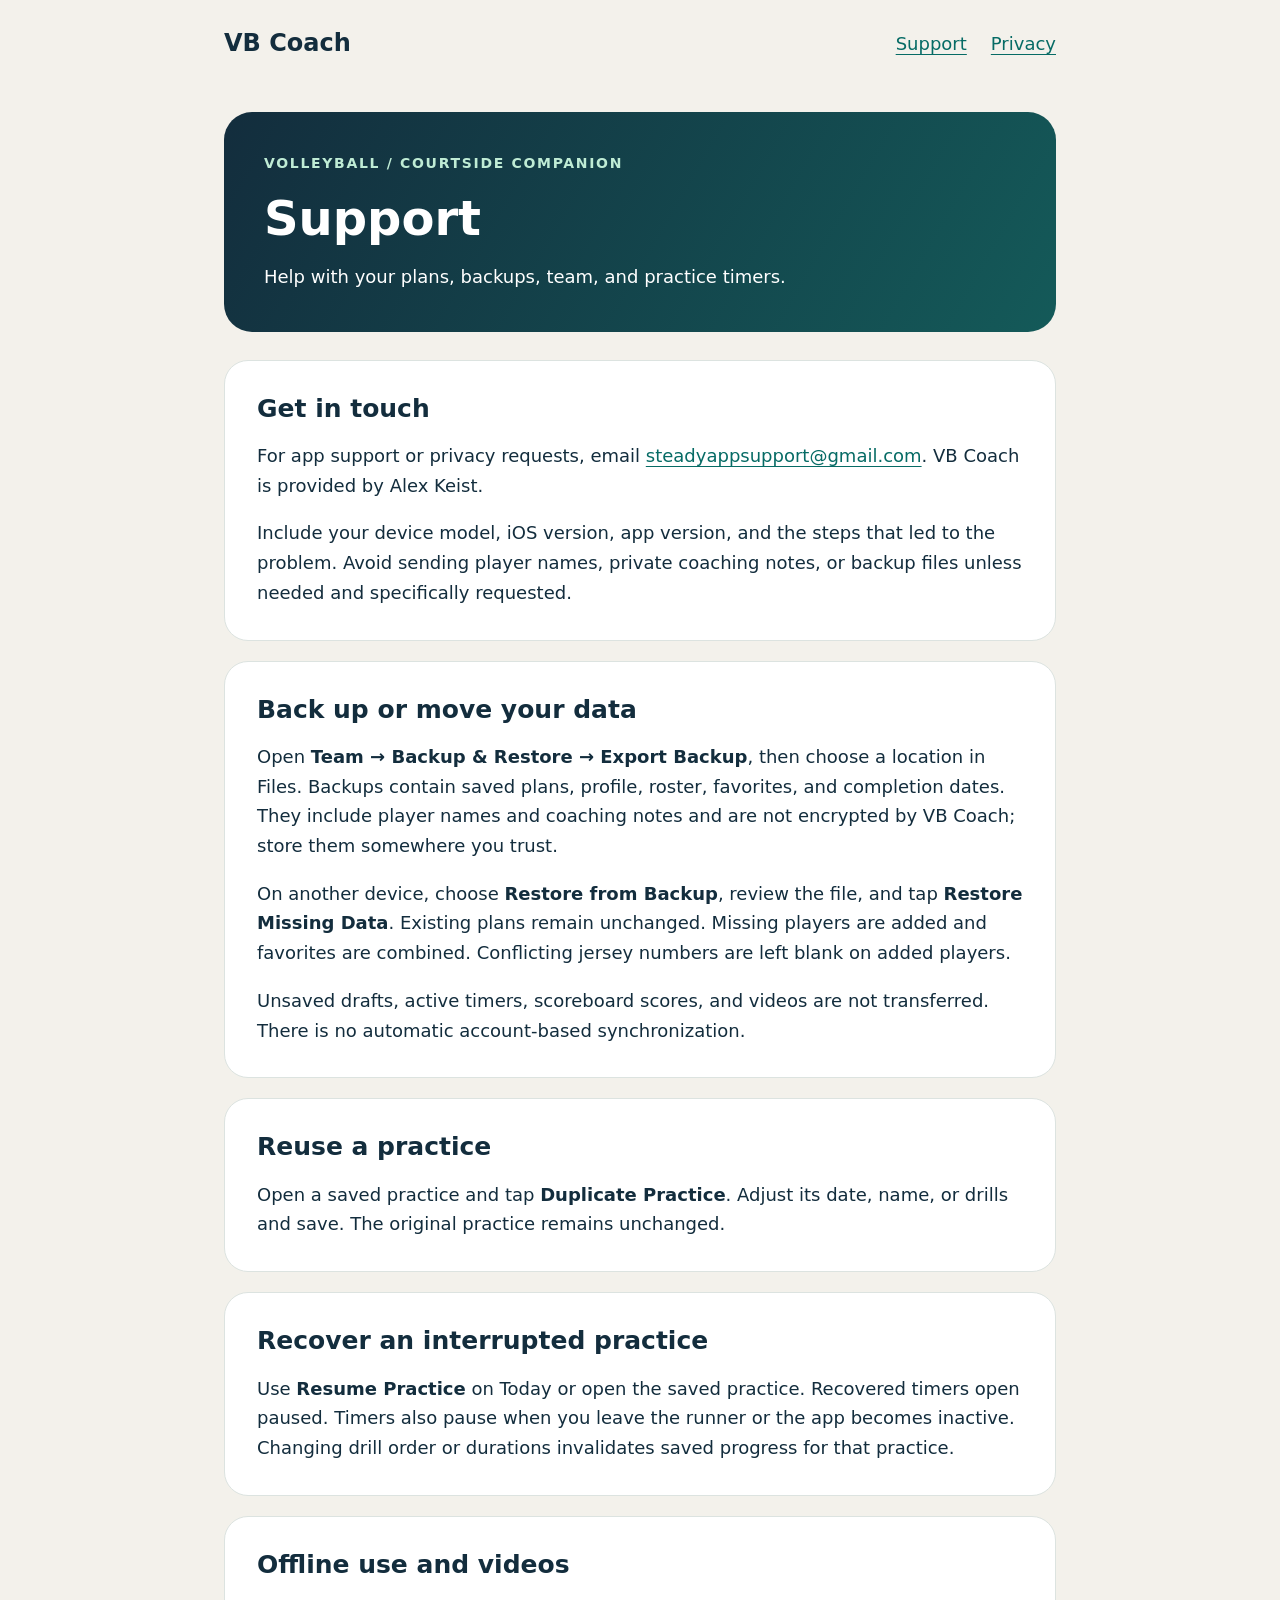
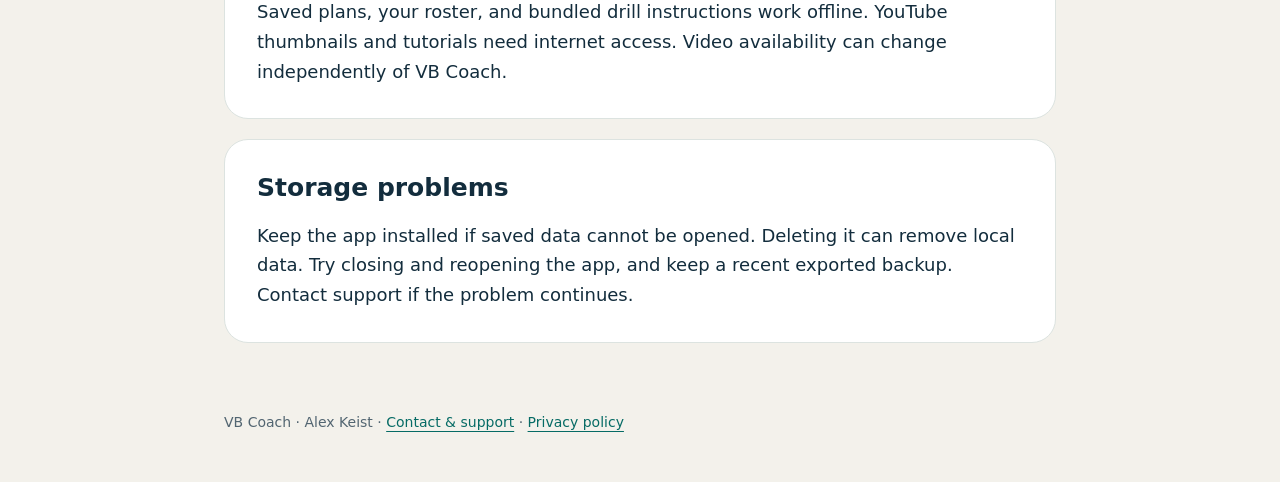
==== support.html @ 46f7e194 "Publish VB Coach support and privacy pages" ====
<!doctype html>
<html lang="en"><head><meta charset="utf-8"><meta name="viewport" content="width=device-width,initial-scale=1"><meta name="description" content="Help with your plans, backups, team, and practice timers."><title>Support · VB Coach</title><link rel="stylesheet" href="style.css"></head>
<body><a class="skip" href="#main">Skip to content</a><header><a class="brand" href="index.html">VB Coach</a><nav aria-label="Main"><a href="support.html">Support</a><a href="privacy.html">Privacy</a></nav></header>
<main id="main"><div class="hero"><div class="eyebrow">Volleyball / Courtside companion</div><h1>Support</h1><p>Help with your plans, backups, team, and practice timers.</p></div><section><h2>Get in touch</h2><p>For app support or privacy requests, email <a href="mailto:steadyappsupport@gmail.com">steadyappsupport@gmail.com</a>. VB Coach is provided by Alex Keist.</p><p>Include your device model, iOS version, app version, and the steps that led to the problem. Avoid sending player names, private coaching notes, or backup files unless needed and specifically requested.</p></section><section><h2>Back up or move your data</h2><p>Open <strong>Team → Backup &amp; Restore → Export Backup</strong>, then choose a location in Files. Backups contain saved plans, profile, roster, favorites, and completion dates. They include player names and coaching notes and are not encrypted by VB Coach; store them somewhere you trust.</p><p>On another device, choose <strong>Restore from Backup</strong>, review the file, and tap <strong>Restore Missing Data</strong>. Existing plans remain unchanged. Missing players are added and favorites are combined. Conflicting jersey numbers are left blank on added players.</p><p>Unsaved drafts, active timers, scoreboard scores, and videos are not transferred. There is no automatic account-based synchronization.</p></section><section><h2>Reuse a practice</h2><p>Open a saved practice and tap <strong>Duplicate Practice</strong>. Adjust its date, name, or drills and save. The original practice remains unchanged.</p></section><section><h2>Recover an interrupted practice</h2><p>Use <strong>Resume Practice</strong> on Today or open the saved practice. Recovered timers open paused. Timers also pause when you leave the runner or the app becomes inactive. Changing drill order or durations invalidates saved progress for that practice.</p></section><section><h2>Offline use and videos</h2><p>Saved plans, your roster, and bundled drill instructions work offline. YouTube thumbnails and tutorials need internet access. Video availability can change independently of VB Coach.</p></section><section><h2>Storage problems</h2><p>Keep the app installed if saved data cannot be opened. Deleting it can remove local data. Try closing and reopening the app, and keep a recent exported backup. Contact support if the problem continues.</p></section></main><footer>VB Coach · Alex Keist · <a href="support.html">Contact &amp; support</a> · <a href="privacy.html">Privacy policy</a></footer></body></html>
---- style.css ----
:root{color-scheme:light;--navy:#132d3d;--teal:#087f78;--paper:#f3f1eb;--mint:#bfecd5}
*{box-sizing:border-box}body{margin:0;background:var(--paper);color:var(--navy);font:18px/1.65 system-ui,-apple-system,sans-serif}
a{color:#066b65;text-underline-offset:4px;overflow-wrap:anywhere}a:hover{text-decoration-thickness:2px}a:focus-visible{outline:3px solid var(--teal);outline-offset:5px}
header,main,footer{max-width:880px;margin:auto;padding:24px}header{display:flex;align-items:center;justify-content:space-between;gap:20px;flex-wrap:wrap}.brand{font-size:24px;font-weight:800;text-decoration:none;color:var(--navy)}nav{display:flex;gap:24px;flex-wrap:wrap}
.hero{background:linear-gradient(120deg,var(--navy),#145a59);color:white;padding:40px;border-radius:28px;margin-bottom:28px}.eyebrow{color:var(--mint);font-size:14px;letter-spacing:.12em;text-transform:uppercase;font-weight:700}h1{font-size:clamp(32px,6vw,48px);line-height:1.15;margin:16px 0}h2{font-size:25px;line-height:1.3;margin:0 0 16px}p{margin:0 0 18px}p:last-child{margin:0}section{background:white;border-radius:24px;padding:32px;margin:20px 0;border:1px solid #dce3e0}footer{font-size:14px;color:#526571;padding-bottom:48px}.skip{position:absolute;left:-10000px}.skip:focus{left:12px;top:12px;background:white;padding:12px;z-index:1}
@media(max-width:520px){header,main,footer{padding:20px}.hero,section{padding:24px}body{font-size:17px}nav{gap:18px}}
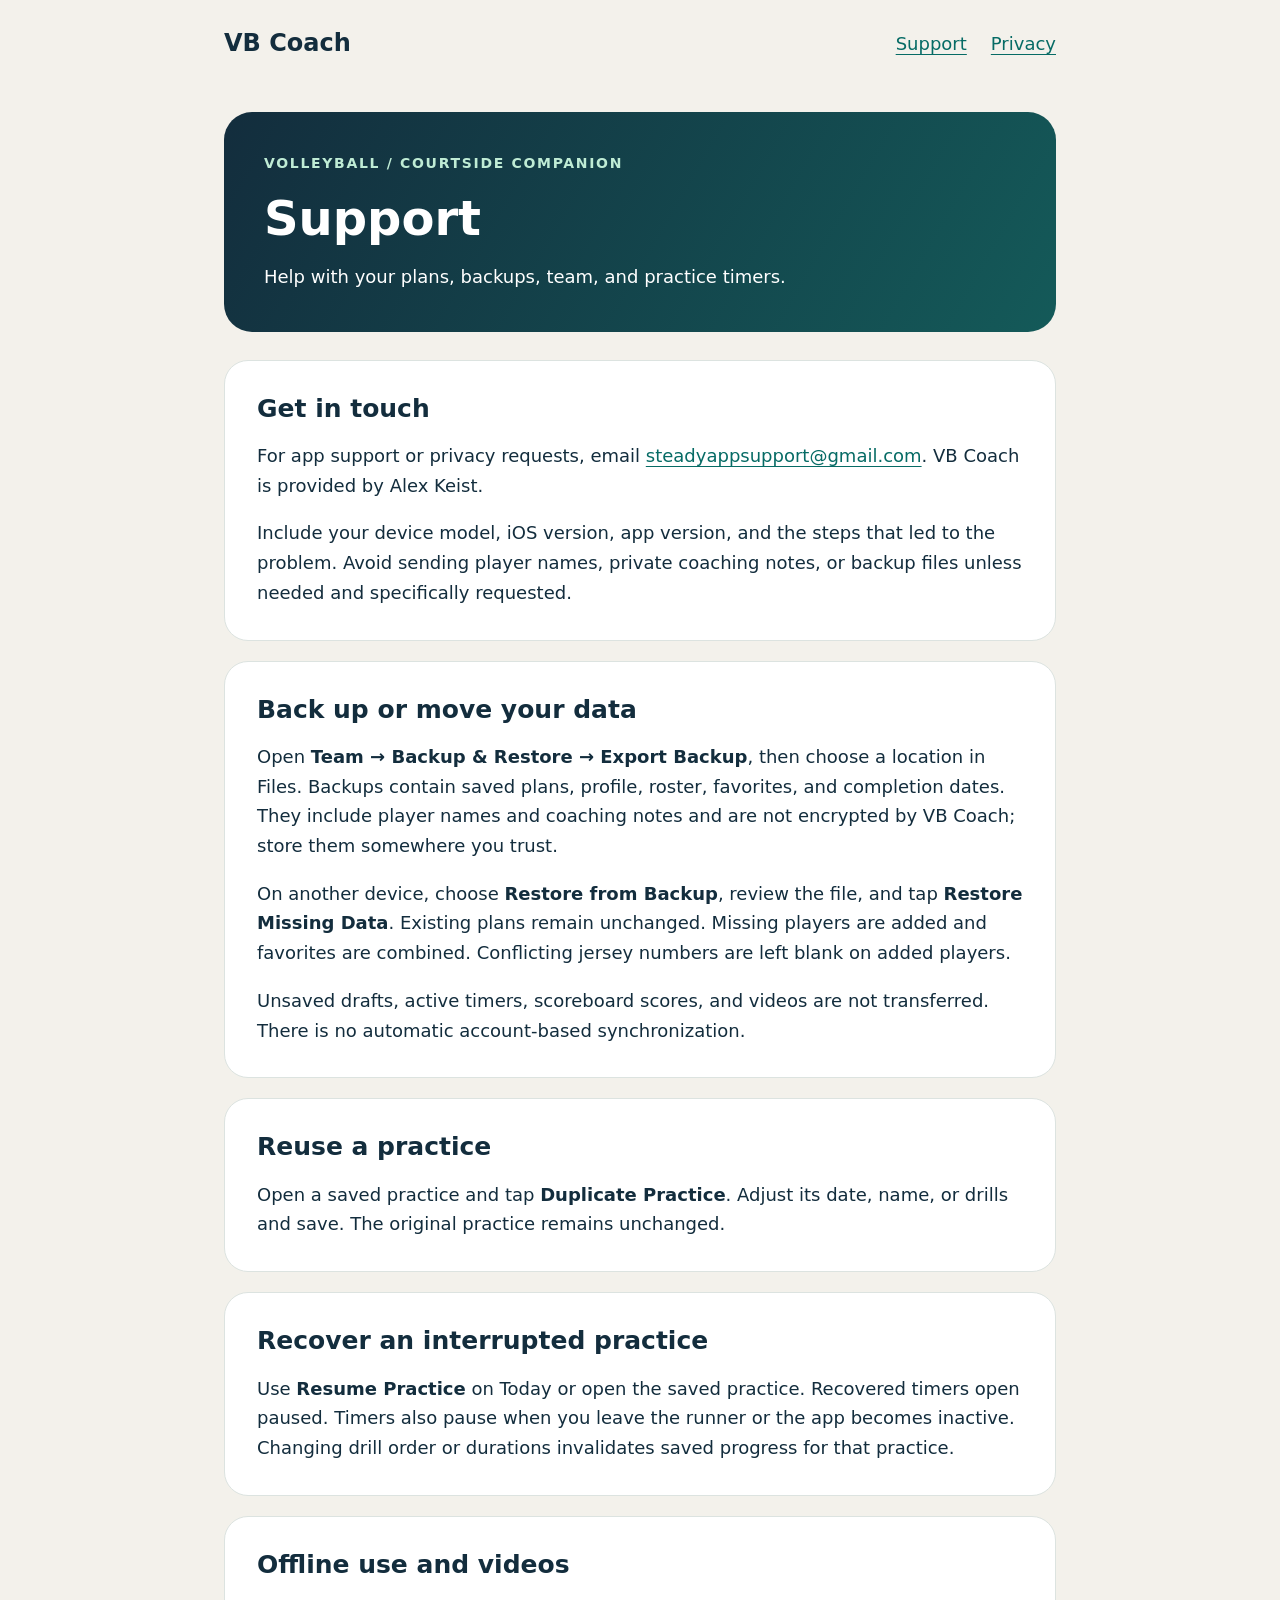
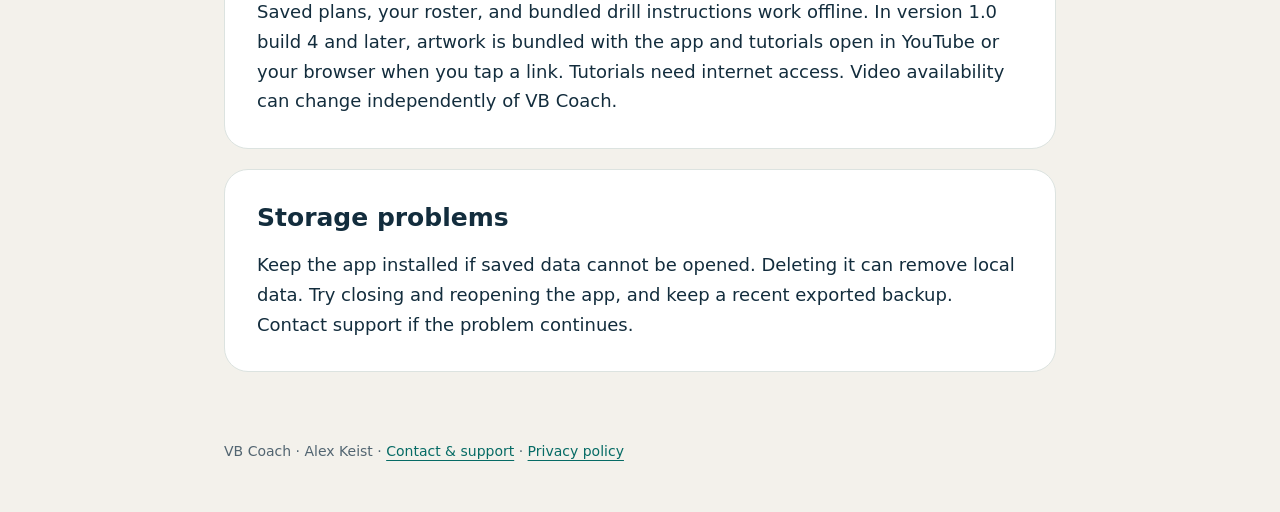
==== commit aad65726: "Document build 4 local artwork and external tutorial privacy" ====
--- a/support.html
+++ b/support.html
@@ -1,4 +1,4 @@
 <!doctype html>
 <html lang="en"><head><meta charset="utf-8"><meta name="viewport" content="width=device-width,initial-scale=1"><meta name="description" content="Help with your plans, backups, team, and practice timers."><title>Support · VB Coach</title><link rel="stylesheet" href="style.css"></head>
 <body><a class="skip" href="#main">Skip to content</a><header><a class="brand" href="index.html">VB Coach</a><nav aria-label="Main"><a href="support.html">Support</a><a href="privacy.html">Privacy</a></nav></header>
-<main id="main"><div class="hero"><div class="eyebrow">Volleyball / Courtside companion</div><h1>Support</h1><p>Help with your plans, backups, team, and practice timers.</p></div><section><h2>Get in touch</h2><p>For app support or privacy requests, email <a href="mailto:steadyappsupport@gmail.com">steadyappsupport@gmail.com</a>. VB Coach is provided by Alex Keist.</p><p>Include your device model, iOS version, app version, and the steps that led to the problem. Avoid sending player names, private coaching notes, or backup files unless needed and specifically requested.</p></section><section><h2>Back up or move your data</h2><p>Open <strong>Team → Backup &amp; Restore → Export Backup</strong>, then choose a location in Files. Backups contain saved plans, profile, roster, favorites, and completion dates. They include player names and coaching notes and are not encrypted by VB Coach; store them somewhere you trust.</p><p>On another device, choose <strong>Restore from Backup</strong>, review the file, and tap <strong>Restore Missing Data</strong>. Existing plans remain unchanged. Missing players are added and favorites are combined. Conflicting jersey numbers are left blank on added players.</p><p>Unsaved drafts, active timers, scoreboard scores, and videos are not transferred. There is no automatic account-based synchronization.</p></section><section><h2>Reuse a practice</h2><p>Open a saved practice and tap <strong>Duplicate Practice</strong>. Adjust its date, name, or drills and save. The original practice remains unchanged.</p></section><section><h2>Recover an interrupted practice</h2><p>Use <strong>Resume Practice</strong> on Today or open the saved practice. Recovered timers open paused. Timers also pause when you leave the runner or the app becomes inactive. Changing drill order or durations invalidates saved progress for that practice.</p></section><section><h2>Offline use and videos</h2><p>Saved plans, your roster, and bundled drill instructions work offline. YouTube thumbnails and tutorials need internet access. Video availability can change independently of VB Coach.</p></section><section><h2>Storage problems</h2><p>Keep the app installed if saved data cannot be opened. Deleting it can remove local data. Try closing and reopening the app, and keep a recent exported backup. Contact support if the problem continues.</p></section></main><footer>VB Coach · Alex Keist · <a href="support.html">Contact &amp; support</a> · <a href="privacy.html">Privacy policy</a></footer></body></html>+<main id="main"><div class="hero"><div class="eyebrow">Volleyball / Courtside companion</div><h1>Support</h1><p>Help with your plans, backups, team, and practice timers.</p></div><section><h2>Get in touch</h2><p>For app support or privacy requests, email <a href="mailto:steadyappsupport@gmail.com">steadyappsupport@gmail.com</a>. VB Coach is provided by Alex Keist.</p><p>Include your device model, iOS version, app version, and the steps that led to the problem. Avoid sending player names, private coaching notes, or backup files unless needed and specifically requested.</p></section><section><h2>Back up or move your data</h2><p>Open <strong>Team → Backup &amp; Restore → Export Backup</strong>, then choose a location in Files. Backups contain saved plans, profile, roster, favorites, and completion dates. They include player names and coaching notes and are not encrypted by VB Coach; store them somewhere you trust.</p><p>On another device, choose <strong>Restore from Backup</strong>, review the file, and tap <strong>Restore Missing Data</strong>. Existing plans remain unchanged. Missing players are added and favorites are combined. Conflicting jersey numbers are left blank on added players.</p><p>Unsaved drafts, active timers, scoreboard scores, and videos are not transferred. There is no automatic account-based synchronization.</p></section><section><h2>Reuse a practice</h2><p>Open a saved practice and tap <strong>Duplicate Practice</strong>. Adjust its date, name, or drills and save. The original practice remains unchanged.</p></section><section><h2>Recover an interrupted practice</h2><p>Use <strong>Resume Practice</strong> on Today or open the saved practice. Recovered timers open paused. Timers also pause when you leave the runner or the app becomes inactive. Changing drill order or durations invalidates saved progress for that practice.</p></section><section><h2>Offline use and videos</h2><p>Saved plans, your roster, and bundled drill instructions work offline. In version 1.0 build 4 and later, artwork is bundled with the app and tutorials open in YouTube or your browser when you tap a link. Tutorials need internet access. Video availability can change independently of VB Coach.</p></section><section><h2>Storage problems</h2><p>Keep the app installed if saved data cannot be opened. Deleting it can remove local data. Try closing and reopening the app, and keep a recent exported backup. Contact support if the problem continues.</p></section></main><footer>VB Coach · Alex Keist · <a href="support.html">Contact &amp; support</a> · <a href="privacy.html">Privacy policy</a></footer></body></html>
